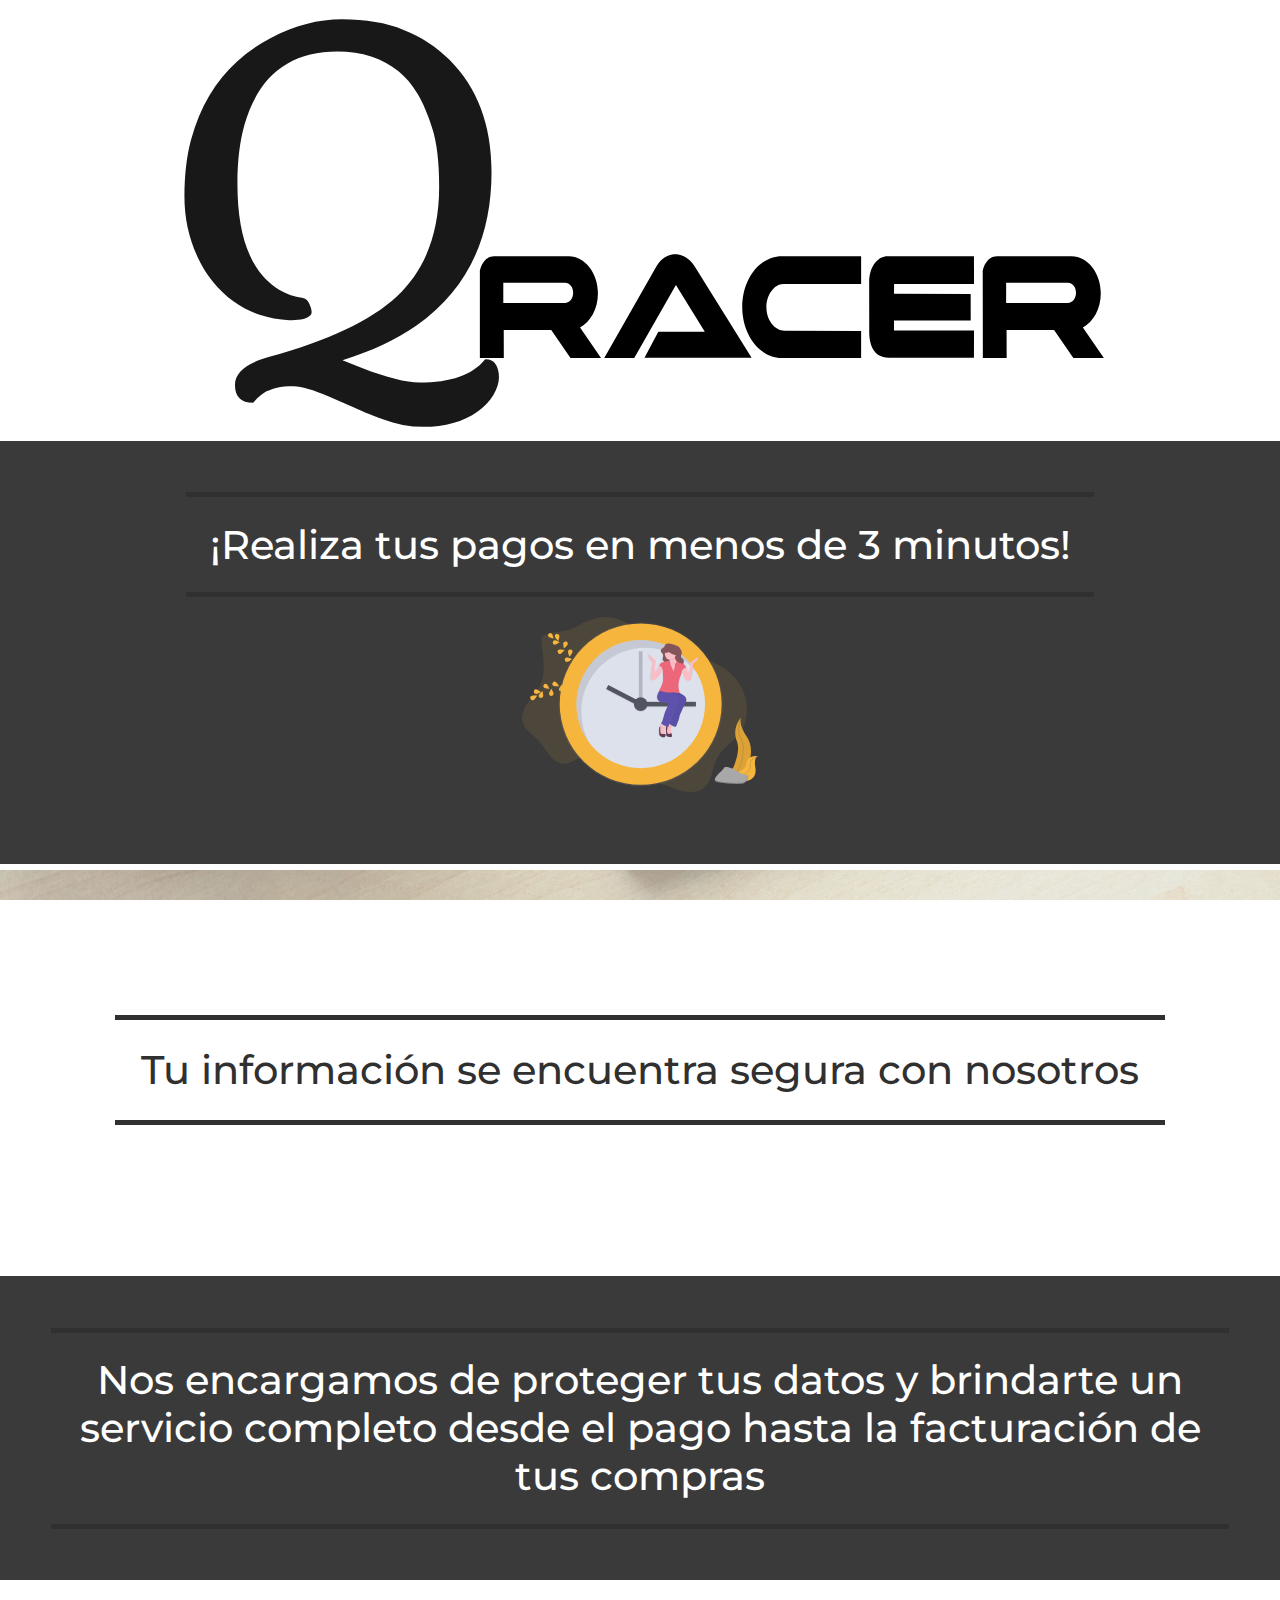
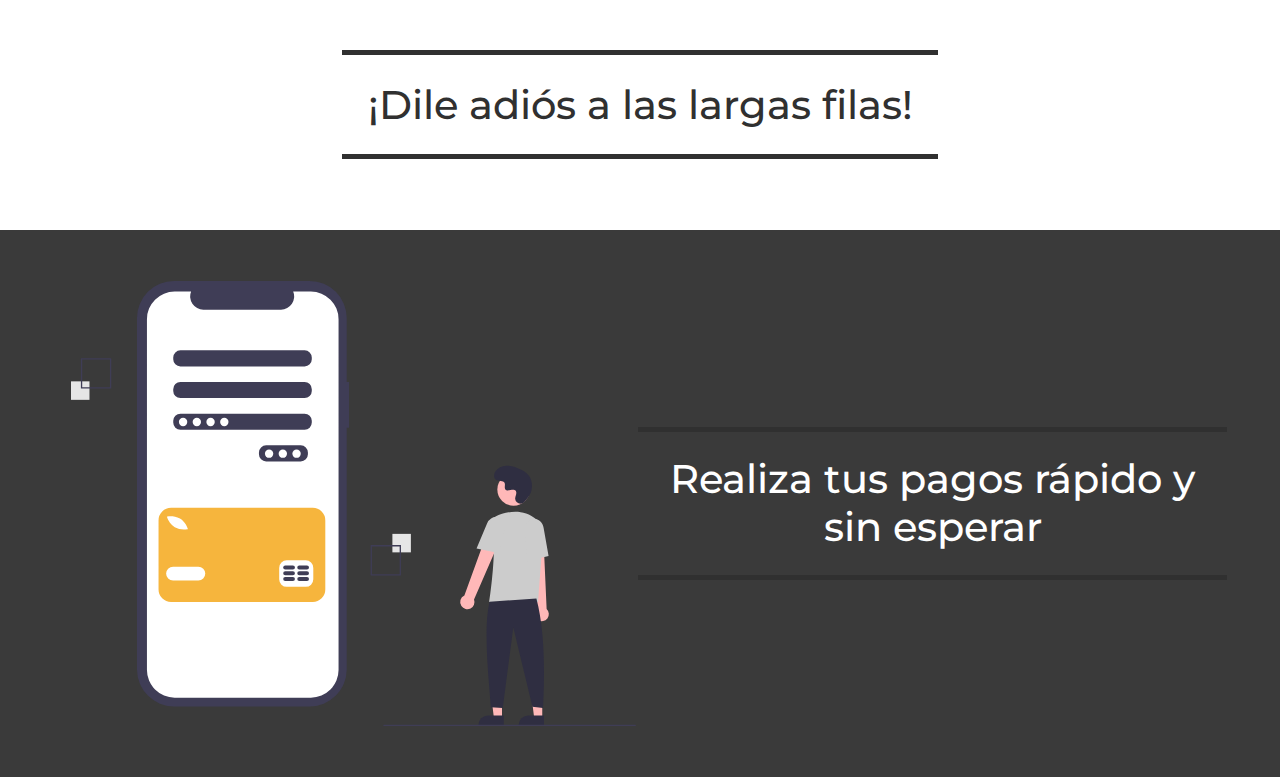
==== QRacer/index.html @ 9a8e37dd "Barra de navegación" ====
<!DOCTYPE html>
<html lang="en">
<head>
    <meta charset="UTF-8">
    <meta http-equiv="X-UA-Compatible" content="IE=edge">
    <meta name="viewport" content="width=device-width, initial-scale=1.0">
    <link rel="stylesheet" href="https://stackpath.bootstrapcdn.com/bootstrap/4.4.1/css/bootstrap.min.css" integrity="sha384-Vkoo8x4CGsO3+Hhxv8T/Q5PaXtkKtu6ug5TOeNV6gBiFeWPGFN9MuhOf23Q9Ifjh" crossorigin="anonymous">
    <link rel="stylesheet" href="css/styles.css">
    <link rel="preconnect" href="https://fonts.gstatic.com">
    <link href="https://fonts.googleapis.com/css2?family=Montserrat:wght@700&display=swap" rel="stylesheet">
    <title>QRacer</title>
</head>
<body>
    <div id="qracerSvg">    
        <img src="css/qRacer.svg" alt="QRacer">
    </div>
    <section class="content">
        <div class="blackSection">
            <h1>¡Realiza tus pagos en menos de 3 minutos!</h1>
            <img src="css/time.svg" alt="Tiempo">
        </div>
        <div class="phoneSecurity">
            <h1>Tu información se encuentra segura con nosotros</h1>
        </div>
        <div class="blackSection">
            <h1>
                Nos encargamos de proteger tus datos y brindarte un servicio completo desde el pago hasta la facturación de tus compras
            </h1>
        </div>
        <div class="queueDiv">
            <h1>¡Dile adiós a las largas filas!</h1>
        </div>
        <div class="blackSection2">
            <img src="css/phonePayment.svg" alt="Tiempo">
            <h1 id="pago">Realiza tus pagos rápido y sin esperar</h1>
        </div>
    </section>
</body>
</html>
---- QRacer/css/styles.css ----
/* Configuration. */
html{
    background-color: #f7f7f7
}
.content{
    font-family: 'Montserrat', sans-serif;
}

/* Logo. */
#qracerSvg{
    display: flex;
    justify-content: center;
    padding: 0%;
    margin: auto;
}
#qracerSvg img{
    width: 75%;
    margin: auto;
}

/* Black background section with white font */
.blackSection {
    display: flex;
    text-align: center;
    justify-content: center;
    flex-wrap: wrap;
    align-items: center;
    padding: 4%;
    background-color: #3a3a3a;
}
.blackSection h1{
    padding: 2%;
    color: #ffffff;
    border-top: 5px solid #303030;
    border-bottom: 5px solid #303030;
    margin: auto;
}
.blackSection img{
    margin: 20px;
    width: 20%;
    min-width: 200px;
}

/* White section with a cellphone picture */
.phoneSecurity{ 
    position: relative; 
    height: 400px;
    width: 100%;
    display: flex;
    align-items: center;
    justify-content: center;
    background-attachment:fixed;
    background-image: url('phoneSecurity.jpeg');
    background-size: cover;
    margin: .5% 0% .5% 0%;
    background-position: center;
}
.phoneSecurity::before{
    content: "";
    position: absolute;
    top: 0px;
    right: 0px;
    bottom: 0px;
    left: 0px;
    background-color: rgba(255, 255, 255, 0.35);
}
.phoneSecurity h1{
    padding: 2%;
    position: relative;
    color: #303030;
    border-top: 5px solid #303030;
    border-bottom: 5px solid #303030;
    margin: auto;
}

/* White section with a queue picture */
.queueDiv{ 
    position: relative;
    height: 250px;
    display: flex;
    background-image: url('line.png');
    background-attachment:fixed;
    background-size: 100%;
    background-position: center;
    background-repeat: no-repeat;
    align-items: center;
    justify-content: center;
}
.queueDiv::before{
    content: "";
    position: absolute;
    top: 0px;
    right: 0px;
    bottom: 0px;
    left: 0px;
    background-color: rgba(255, 255, 255, 0.45);
}
.queueDiv h1{
    text-align: center;
    padding: 2%;
    position: relative;
    color: #303030;
    border-top: 5px solid #303030;
    border-bottom: 5px solid #303030;
    margin: auto;
}

/* Section in black, about paymet */
.blackSection2 {
    display: flex;
    text-align: center;
    justify-content: center;
    align-items: center;
    flex-wrap: wrap-reverse;
    padding: 4%;
    background-color: #3a3a3a;
}
.blackSection2 h1{
    padding: 2%;
    width: 50%;
    color: #ffffff;
    border-top: 5px solid #303030;
    border-bottom: 5px solid #303030;
    margin: auto;
}
.blackSection2 img{
    margin-left: 20px;
    width: 48%;
    min-width: 250px;
}
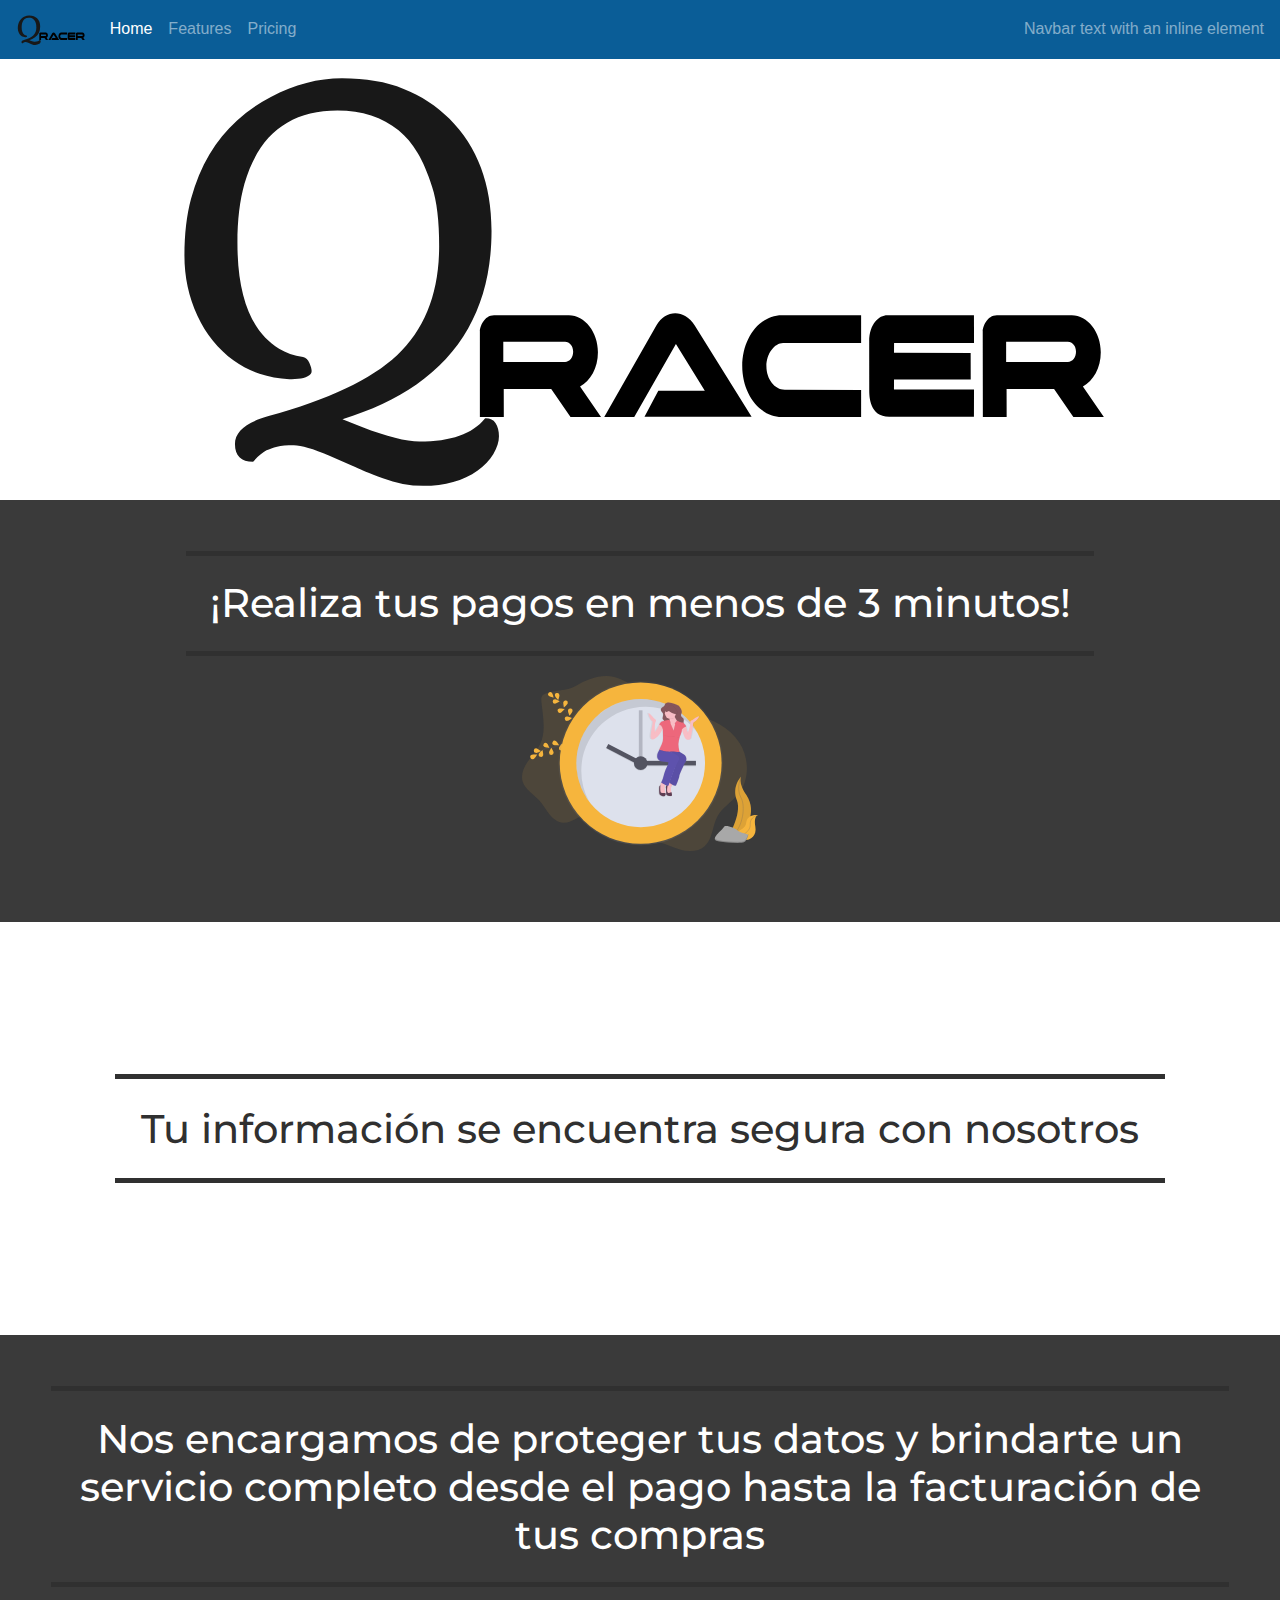
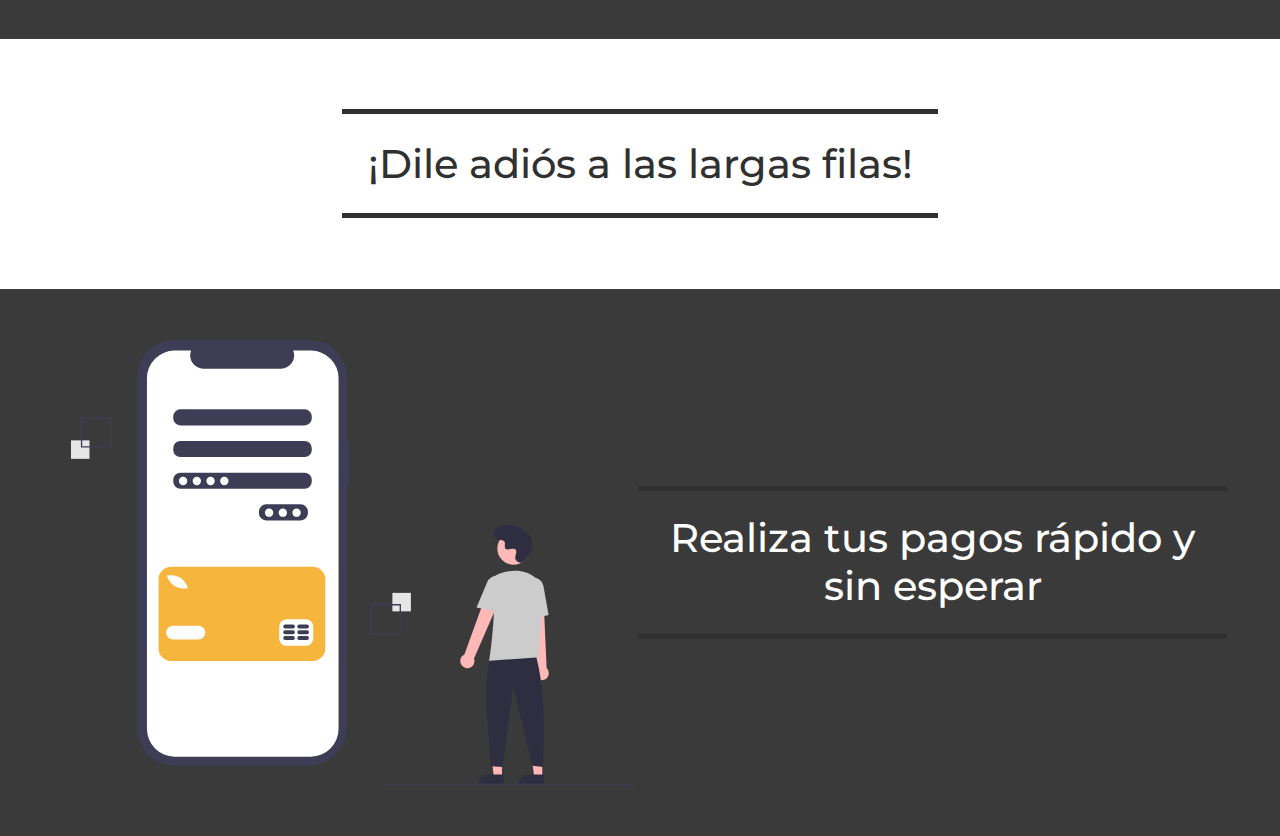
==== commit 42b59378: "Ahora si commit" ====
--- a/QRacer/index.html
+++ b/QRacer/index.html
@@ -10,6 +10,28 @@
     <link href="https://fonts.googleapis.com/css2?family=Montserrat:wght@700&display=swap" rel="stylesheet">
     <title>QRacer</title>
 </head>
+<nav class="navbar navbar-expand-lg navbar-dark" style="background-color: #0a5d97;">
+    <a class="navbar-brand" href="#"><img src="css/qRacer.svg" alt="QRacer"></a>
+    <button class="navbar-toggler" type="button" data-toggle="collapse" data-target="#navbarText" aria-controls="navbarText" aria-expanded="false" aria-label="Toggle navigation">
+      <span class="navbar-toggler-icon"></span>
+    </button>
+    <div class="collapse navbar-collapse" id="navbarText">
+      <ul class="navbar-nav mr-auto">
+        <li class="nav-item active">
+          <a class="nav-link" href="#">Home <span class="sr-only">(current)</span></a>
+        </li>
+        <li class="nav-item">
+          <a class="nav-link" href="#">Features</a>
+        </li>
+        <li class="nav-item">
+          <a class="nav-link" href="#">Pricing</a>
+        </li>
+      </ul>
+      <span class="navbar-text">
+        Navbar text with an inline element
+      </span>
+    </div>
+  </nav>
 <body>
     <div id="qracerSvg">    
         <img src="css/qRacer.svg" alt="QRacer">
--- a/QRacer/css/styles.css
+++ b/QRacer/css/styles.css
@@ -127,4 +127,7 @@
     margin-left: 20px;
     width: 48%;
     min-width: 250px;
-} +}
+.navbar-brand img{
+    height: 2rem;
+}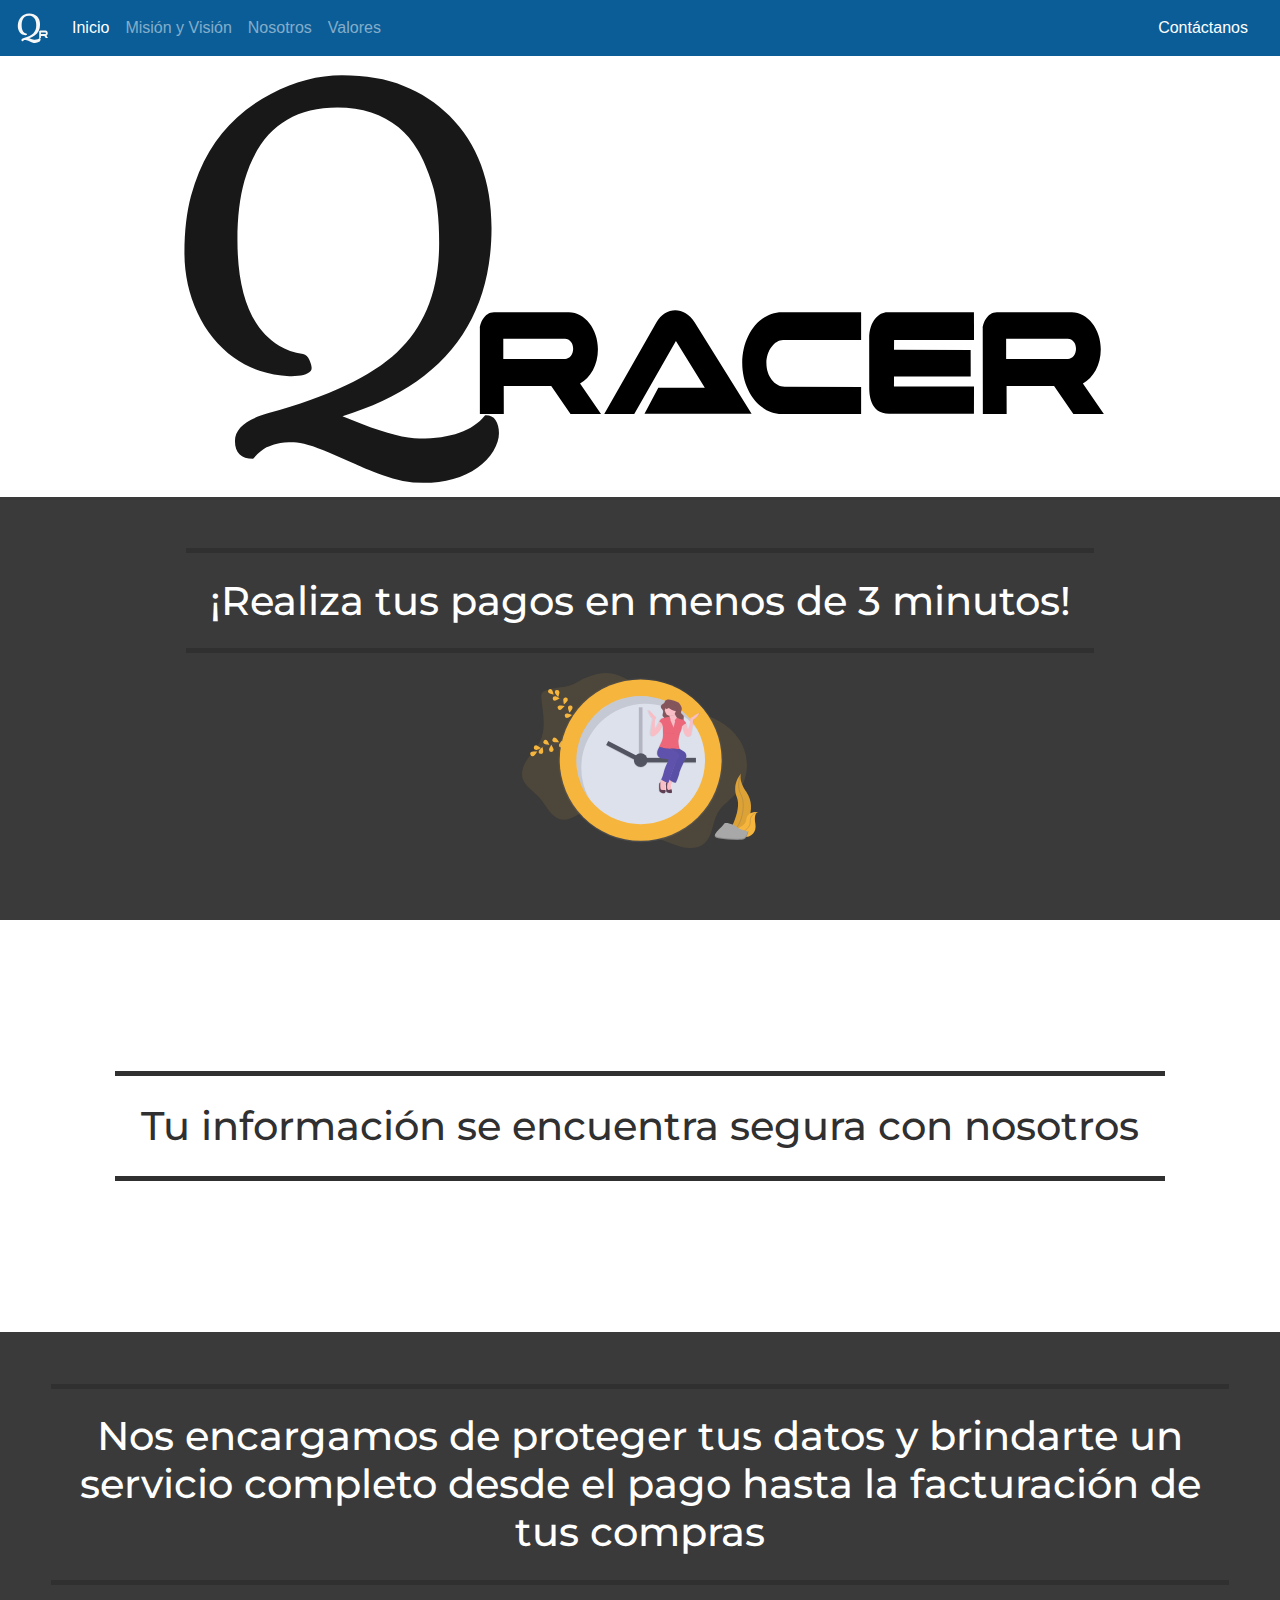
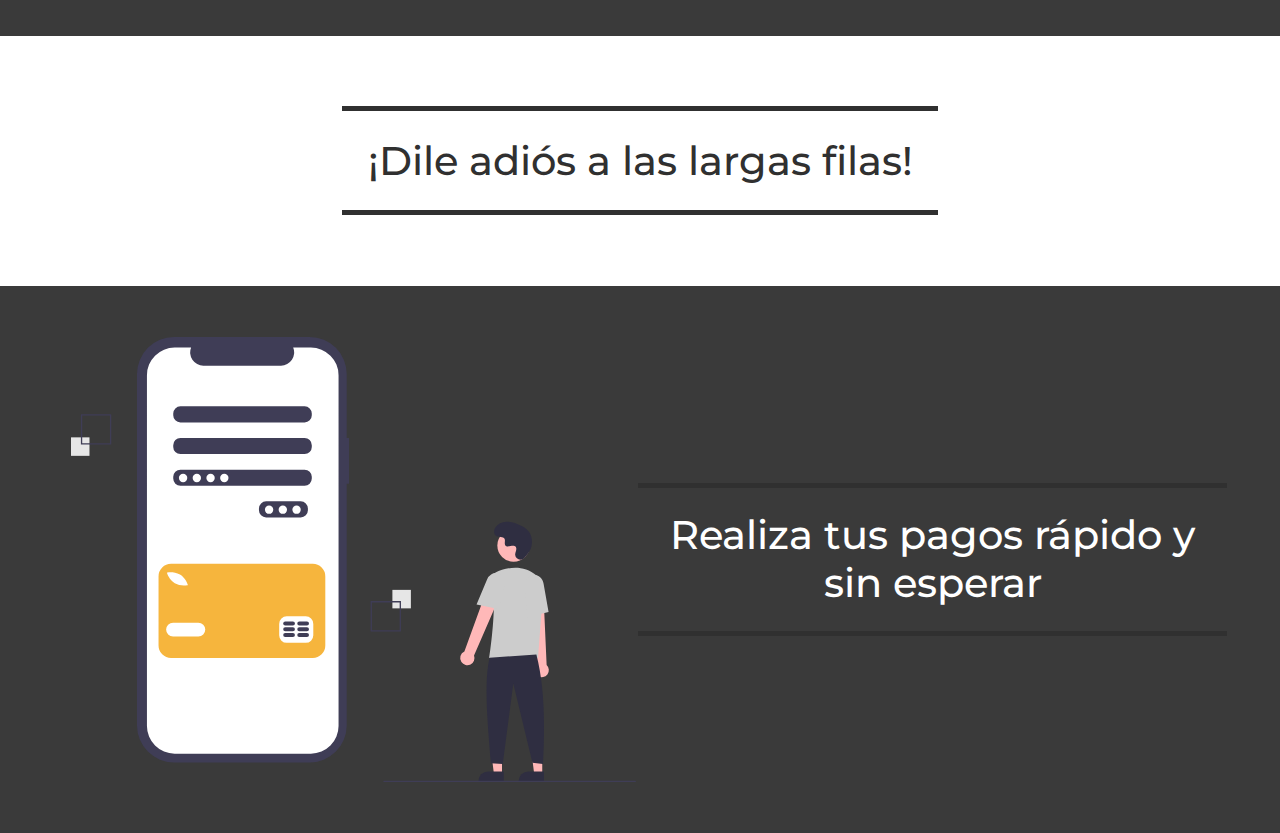
==== commit f344a16f: "Se fijó la navbar y se agregaron botones en la misma" ====
--- a/QRacer/index.html
+++ b/QRacer/index.html
@@ -9,29 +9,32 @@
     <link rel="preconnect" href="https://fonts.gstatic.com">
     <link href="https://fonts.googleapis.com/css2?family=Montserrat:wght@700&display=swap" rel="stylesheet">
     <title>QRacer</title>
+    <nav class="navbar navbar-expand-lg navbar-dark" style="background-color: #0a5d97;">
+        <a class="navbar-brand" href="#"><img src="css/qR.svg" alt="QRacer"></a>
+        <button class="navbar-toggler" type="button" data-toggle="collapse" data-target="#navbarText" aria-controls="navbarText" aria-expanded="false" aria-label="Toggle navigation">
+          <span class="navbar-toggler-icon"></span>
+        </button>
+        <div class="collapse navbar-collapse" id="navbarText">
+          <ul class="navbar-nav mr-auto">
+            <li class="nav-item active">
+              <a class="nav-link" href="#">Inicio<span class="sr-only">(current)</span></a>
+            </li>
+            <li class="nav-item">
+              <a class="nav-link" href="#">Misión y Visión</a>
+            </li>
+            <li class="nav-item">
+              <a class="nav-link" href="#">Nosotros</a>
+            </li>
+            <li class="nav-item">
+                <a class="nav-link" href="#">Valores</a>
+            </li>
+          </ul>
+          <span class="navbar-text">
+            <a class="nav-link" href="#">Contáctanos</a>
+          </span>
+        </div>
+      </nav>
 </head>
-<nav class="navbar navbar-expand-lg navbar-dark" style="background-color: #0a5d97;">
-    <a class="navbar-brand" href="#"><img src="css/qRacer.svg" alt="QRacer"></a>
-    <button class="navbar-toggler" type="button" data-toggle="collapse" data-target="#navbarText" aria-controls="navbarText" aria-expanded="false" aria-label="Toggle navigation">
-      <span class="navbar-toggler-icon"></span>
-    </button>
-    <div class="collapse navbar-collapse" id="navbarText">
-      <ul class="navbar-nav mr-auto">
-        <li class="nav-item active">
-          <a class="nav-link" href="#">Home <span class="sr-only">(current)</span></a>
-        </li>
-        <li class="nav-item">
-          <a class="nav-link" href="#">Features</a>
-        </li>
-        <li class="nav-item">
-          <a class="nav-link" href="#">Pricing</a>
-        </li>
-      </ul>
-      <span class="navbar-text">
-        Navbar text with an inline element
-      </span>
-    </div>
-  </nav>
 <body>
     <div id="qracerSvg">    
         <img src="css/qRacer.svg" alt="QRacer">
--- a/QRacer/css/styles.css
+++ b/QRacer/css/styles.css
@@ -130,4 +130,12 @@
 }
 .navbar-brand img{
     height: 2rem;
+}
+.navbar{
+    position: sticky;
+    position: -webkit-sticky;
+    top:0;
+    z-index: 1;
+    padding-top: 0;
+    padding-bottom: 0;
 }